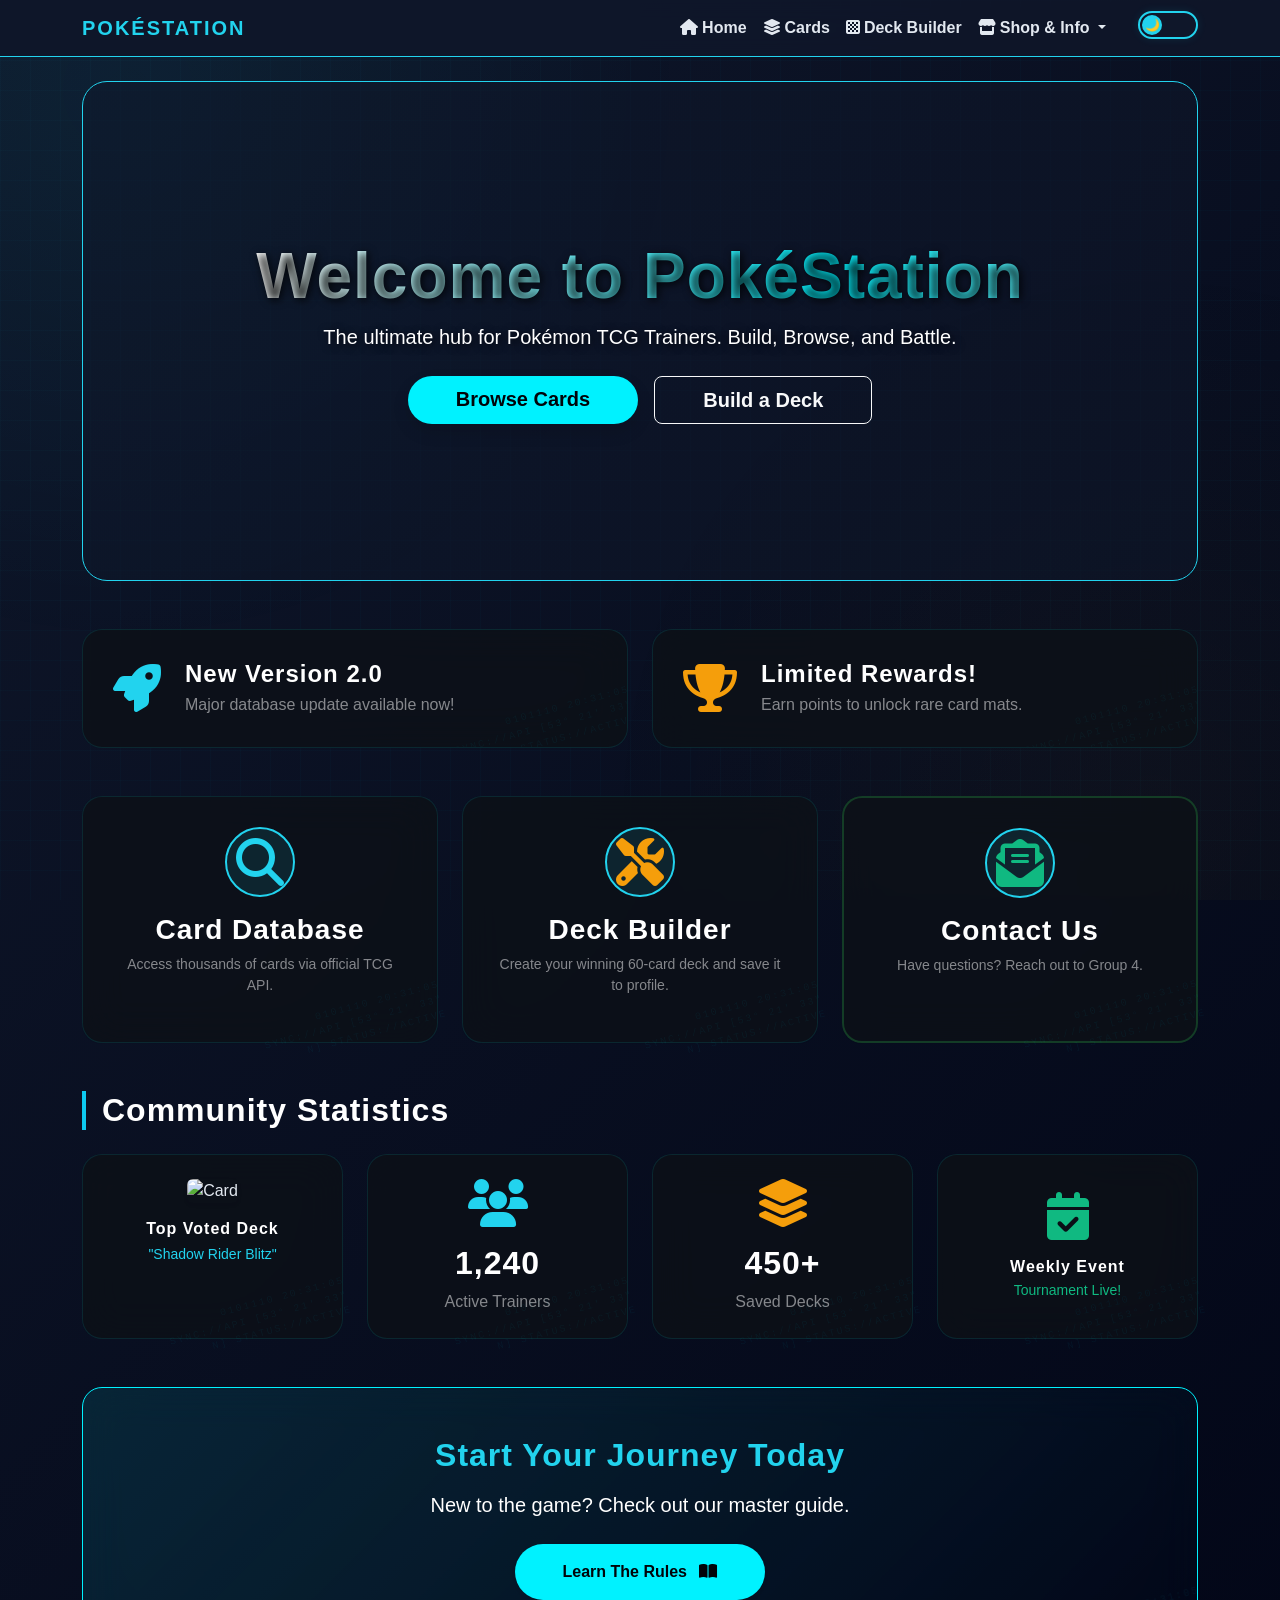
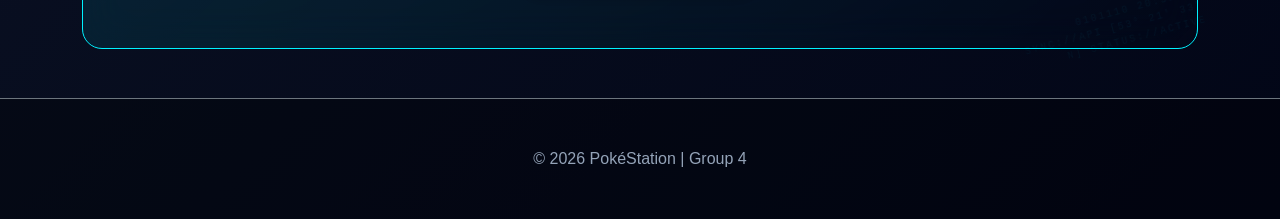
==== index.html @ 0d6e6358 "Add files via upload" ====
<!DOCTYPE html>
<html lang="en">
<head>
  <meta charset="UTF-8">
  <meta name="viewport" content="width=device-width, initial-scale=1.0">
  <title>PokéStation | Home</title>

  <link href="https://cdn.jsdelivr.net/npm/bootstrap@5.3.0/dist/css/bootstrap.min.css" rel="stylesheet">
  <link href="https://cdnjs.cloudflare.com/ajax/libs/font-awesome/6.4.0/css/all.min.css" rel="stylesheet">
  <link href="https://unpkg.com/aos@2.3.1/dist/aos.css" rel="stylesheet">
  
  <link rel="stylesheet" href="style.css">
</head>
<body class="page-home">

  <div id="preloader">
    <div class="loader-content">
      <div class="pokemon-ball"></div>
      <h2 class="loading-text">POKÉSTATION INITIALIZING...</h2>
    </div>
  </div>

  <nav class="navbar navbar-dark navbar-expand-lg sticky-top">
    <div class="container">
      <a class="navbar-brand text-info fw-bold" href="index.html">POKÉSTATION</a>
      <button class="navbar-toggler" type="button" data-bs-toggle="collapse" data-bs-target="#navMenu">
        <span class="navbar-toggler-icon"></span>
      </button>
      <div class="collapse navbar-collapse" id="navMenu">
        <ul class="navbar-nav ms-auto align-items-center">
          <li class="nav-item"><a class="nav-link active" href="index.html"><i class="fas fa-home me-1"></i>Home</a></li>
          <li class="nav-item"><a class="nav-link" href="cards.html"><i class="fas fa-layer-group me-1"></i>Cards</a></li>
          <li class="nav-item"><a class="nav-link" href="deck.html"><i class="fas fa-chess-board me-1"></i>Deck Builder</a></li>
          <li class="nav-item dropdown">
            <a class="nav-link dropdown-toggle text-info" href="#" id="navbarDropdown" data-bs-toggle="dropdown">
              <i class="fas fa-store me-1"></i>Shop &amp; Info
            </a>
            <div class="dropdown-menu dropdown-menu-end">
              <a class="dropdown-item" href="shop.html">Booster Shop</a>
              <a class="dropdown-item" href="how2play.html">How to Play</a>
              <a class="dropdown-item" href="news.html">News &amp; Updates</a>
              <div class="dropdown-divider"></div>
              <a class="dropdown-item" href="contact.html">Contact Us</a>
            </div>
          </li>
          <li class="nav-item ms-lg-3">
            <label class="theme-switch ms-2">
              <input type="checkbox" id="themeToggle">
              <span class="slider"></span>
            </label>
          </li>
        </ul>
      </div>
    </div>
  </nav>

  <div class="container mt-4">

    <div class="hero-welcome mb-5 text-center" data-aos="zoom-in">
      <h1 class="display-3 home-hero-title mb-2">Welcome to PokéStation</h1>
      <p class="lead text-white-50 mb-4">The ultimate hub for Pokémon TCG Trainers. Build, Browse, and Battle.</p>
      <div class="d-flex gap-3 justify-content-center float-ui">
        <a href="cards.html" class="btn btn-home-cta btn-lg fw-bold px-5 shadow">Browse Cards</a>
        <a href="deck.html" class="btn btn-outline-light btn-lg fw-bold px-5">Build a Deck</a>
      </div>
    </div>

    <div class="row g-4 mb-5 justify-content-center">
      <div class="col-md-6" data-aos="fade-right">
        <div class="card-custom banner-card d-flex flex-row align-items-center p-4 position-relative">
          <i class="fas fa-rocket text-info me-4 fa-3x"></i>
          <div>
            <h4 class="mb-1 fw-bold text-white">New Version 2.0</h4>
            <span class="text-white-50">Major database update available now!</span>
          </div>
          <a href="news.html" class="stretched-link"></a>
        </div>
      </div>
      <div class="col-md-6" data-aos="fade-left">
        <div class="card-custom banner-card d-flex flex-row align-items-center p-4 position-relative">
          <i class="fas fa-trophy text-warning me-4 fa-3x"></i>
          <div>
            <h4 class="mb-1 fw-bold text-white">Limited Rewards!</h4>
            <span class="text-white-50">Earn points to unlock rare card mats.</span>
          </div>
          <a href="shop.html" class="stretched-link"></a>
        </div>
      </div>
    </div>

    <div class="row text-center g-4 mb-5">
      <div class="col-md-4" data-aos="fade-up" data-aos-delay="100">
        <div class="card-custom position-relative h-100">
          <div class="feature-icon mb-3 text-info"><i class="fas fa-search fa-3x"></i></div>
          <h3 class="fw-bold text-white">Card Database</h3>
          <p class="text-white-50 small">Access thousands of cards via official TCG API.</p>
          <a href="cards.html" class="stretched-link"></a>
        </div>
      </div>
      <div class="col-md-4" data-aos="fade-up" data-aos-delay="300">
        <div class="card-custom position-relative h-100">
          <div class="feature-icon mb-3 text-warning"><i class="fas fa-tools fa-3x"></i></div>
          <h3 class="fw-bold text-white">Deck Builder</h3>
          <p class="text-white-50 small">Create your winning 60-card deck and save it to profile.</p>
          <a href="deck.html" class="stretched-link"></a>
        </div>
      </div>
      <div class="col-md-4" data-aos="fade-up" data-aos-delay="500">
        <div class="card-custom position-relative h-100 contact-pulse">
          <div class="feature-icon mb-3 text-success"><i class="fas fa-envelope-open-text fa-3x"></i></div>
          <h3 class="fw-bold text-white">Contact Us</h3>
          <p class="text-white-50 small">Have questions? Reach out to Group 4.</p>
          <a href="contact.html" class="stretched-link"></a>
        </div>
      </div>
    </div>

    <div class="row mb-5" data-aos="fade-up">
      <div class="col-12">
        <h2 class="text-white fw-bold mb-4 border-start border-info border-4 ps-3">Community Statistics</h2>
        <div class="row g-4 text-center">
          <div class="col-md-6 col-lg-3">
            <div class="card-custom p-4 h-100">
              <img src="https://images.pokemontcg.io/swsh11/177_hires.png" class="img-fluid rounded mb-3 shadow-sm" style="max-height: 180px;" alt="Card">
              <h6 class="text-white mb-1 fw-bold">Top Voted Deck</h6>
              <span class="text-info small">"Shadow Rider Blitz"</span>
            </div>
          </div>
          <div class="col-md-6 col-lg-3">
            <div class="card-custom p-4 h-100 d-flex flex-column justify-content-center align-items-center">
              <div class="mb-3"><i class="fas fa-users fa-3x text-info"></i></div>
              <h2 class="text-white fw-bold">1,240</h2>
              <p class="text-white-50 mb-0">Active Trainers</p>
            </div>
          </div>
          <div class="col-md-6 col-lg-3">
            <div class="card-custom p-4 h-100 d-flex flex-column justify-content-center align-items-center">
              <div class="mb-3"><i class="fas fa-layer-group fa-3x text-warning"></i></div>
              <h2 class="text-white fw-bold">450+</h2>
              <p class="text-white-50 mb-0">Saved Decks</p>
            </div>
          </div>
          <div class="col-md-6 col-lg-3">
            <div class="card-custom p-4 h-100 d-flex flex-column justify-content-center align-items-center">
              <div class="mb-3"><i class="fas fa-calendar-check fa-3x text-success"></i></div>
              <h6 class="text-white mb-1 fw-bold">Weekly Event</h6>
              <span class="text-success small">Tournament Live!</span>
            </div>
          </div>
        </div>
      </div>
    </div>

    <div class="card-custom mt-5 p-5 text-center position-relative" data-aos="flip-up"
         style="border-color: #00f2ff; background: linear-gradient(135deg, rgba(0, 242, 255, 0.1) 0%, transparent 100%);">
      <h2 class="text-info mb-3 fw-bold">Start Your Journey Today</h2>
      <p class="lead mb-4 text-white">New to the game? Check out our master guide.</p>
      <a href="how2play.html" class="btn btn-home-cta px-5 py-3 fw-bold shadow-sm">
        Learn The Rules <i class="fas fa-book-open ms-2"></i>
      </a>
    </div>

  </div>

  <footer class="text-center p-5 mt-5 border-top border-secondary">
    <p class="text-muted mb-0">© 2026 PokéStation | Group 4</p>
  </footer>

  <script src="https://cdn.jsdelivr.net/npm/bootstrap@5.3.0/dist/js/bootstrap.bundle.min.js"></script>
  <script src="https://code.jquery.com/jquery-3.6.0.min.js"></script>
  <script src="https://unpkg.com/aos@2.3.1/dist/aos.js"></script>
  
  <script src="script.js"></script>

</body>
</html>
---- style.css ----
/* ── CSS VARIABLES (Dark Mode Default) ── */
:root {
  --bg-body:    linear-gradient(135deg, #0f172a, #020617);
  --bg-navbar:  #0f172a;
  --bg-pane:    rgba(30, 41, 59, 0.7);
  --text-main:  #e2e8f0;
  --text-muted: #94a3b8;
  --text-body:  #cbd5e1;
  --neon:       #22d3ee;
  --neon-purple:#818cf8;
  --neon-pink:  #f472b6;
  --neon-blue:  #38bdf8;
  --border-clr: rgba(255, 255, 255, 0.1);
  --stat-bg:    rgba(0, 0, 0, 0.3);
  --hr-color:   rgba(255, 255, 255, 0.1);
  
  /* Toggle Default Colors (Dark Mode) */
  --toggle-bg:  #0f172a;
  --toggle-border: #22d3ee;
  --toggle-btn: #22d3ee;
}

/* ── LIGHT MODE OVERRIDES ── */
.light-mode {
  --bg-body:    linear-gradient(135deg, #f8fafc, #e2e8f0);
  --bg-navbar:  #ffffff;
  --bg-pane:    #ffffff;
  --text-main:  #1e293b;
  --text-muted: #475569;
  --text-body:  #334155;
  --neon:       #0284c7;
  --neon-blue:  #0284c7;
  --border-clr: #cbd5e1;
  --stat-bg:    #f8fafc;
  --hr-color:   rgba(0, 0, 0, 0.1);
  
  /* Toggle Light Colors */
  --toggle-bg:  #d1fae5;
  --toggle-border: #10b981;
  --toggle-btn: #10b981;
}

/* ── BASE ── */
body {
  background: var(--bg-body);
  color: var(--text-main);
  font-family: 'Segoe UI', Tahoma, Geneva, Verdana, sans-serif;
  min-height: 100vh;
  transition: background 0.3s, color 0.3s;
}

h1, h2, h3, h4, h5, h6 {
  color: var(--text-main);
  font-weight: 600;
  letter-spacing: 1px;
}

p, li, span, small, strong { color: var(--text-main); }

.text-info    { color: var(--neon) !important; }
.text-muted   { color: var(--text-muted) !important; }
.text-warning { color: #f59e0b !important; }
.text-danger  { color: #ef4444 !important; }
.text-success { color: #10b981 !important; }

/* Light mode text helpers */
.light-mode .text-info,
.light-mode h1, .light-mode h2, .light-mode h3,
.light-mode h4, .light-mode h5, .light-mode h6,
.light-mode .navbar-brand,
.light-mode .nav-link,
.light-mode .nav-link.dropdown-toggle {
  color: #0369a1 !important;
}
.light-mode p, .light-mode li, .light-mode .text-muted {
  color: #334155 !important;
}

/* ── NAVBAR ── */
.navbar {
  background: rgba(15, 23, 42, 0.95) !important;
  backdrop-filter: blur(10px);
  border-bottom: 1px solid var(--neon);
  transition: background 0.3s, border-color 0.3s;
  z-index: 1050 !important;
}
.navbar-brand {
  font-weight: 800;
  letter-spacing: 2px;
  color: var(--neon) !important;
}
.nav-link {
  font-weight: 600;
  transition: 0.3s;
  color: var(--text-main) !important;
}
.nav-link:hover,
.nav-item.active .nav-link {
  color: var(--neon) !important;
}

.light-mode .navbar {
  background: rgba(255, 255, 255, 0.9) !important;
  border-bottom: 1px solid #0284c7;
}

/* ── HAMBURGER / TOGGLER ── */
.navbar-toggler {
  border-color: rgba(255, 255, 255, 0.1);
}
.light-mode .navbar-toggler {
  border-color: #0369a1 !important;
}
.light-mode .navbar-toggler-icon {
  filter: invert(1) hue-rotate(180deg) brightness(0.5);
}

/* ── DROPDOWN ── */
.dropdown-menu {
  background: var(--bg-pane);
  border: 1px solid var(--neon);
  backdrop-filter: blur(10px);
  z-index: 1100 !important;
}
.dropdown-item {
  color: var(--text-main);
  font-weight: 600;
  transition: 0.3s;
}
.dropdown-item:hover {
  background: var(--neon);
  color: #000;
}
.light-mode .dropdown-menu {
  background: white !important;
  border-color: #0284c7;
}
.light-mode .dropdown-item {
  color: #1e293b !important;
}
.light-mode .dropdown-item:hover {
  background: #0284c7 !important;
  color: white !important;
}

/* ── THEME TOGGLE BUTTON ── */
.theme-switch {
  position: relative;
  display: inline-flex;
  align-items: center;
  width: 60px;
  height: 28px;
}

/* hide checkbox */
.theme-switch input {
  display: none;
}

/* slider background */
.slider {
  position: absolute;
  cursor: pointer;
  background-color: var(--toggle-bg);
  border: 2px solid var(--toggle-border);
  border-radius: 34px;
  top: 0; left: 0; right: 0; bottom: 0;
  transition: 0.4s;
  box-shadow: 0 0 10px rgba(34, 211, 238, 0.1);
}

/* toggle circle with icon (DEFAULT MOON) */
.slider::before {
  content: "🌙";
  position: absolute;
  height: 20px;
  width: 20px;
  left: 2px;
  top: 2px;
  background-color: var(--toggle-btn);
  color: #fff; 
  border-radius: 50%;
  display: flex;
  align-items: center;
  justify-content: center;
  font-size: 12px;
  transition: 0.4s;
}

/* ON STATE (LIGHT MODE) */
input:checked + .slider {
    background-color: #d1fae5 !important; 
    border-color: #10b981 !important; 
    box-shadow: 0 0 10px rgba(16, 185, 129, 0.2) !important;
}

input:checked + .slider::before {
    content: "☀️";
    transform: translateX(32px) !important; 
    background-color: #10b981 !important; 
    color: #ffffff !important;
}

/* ── CARD CUSTOM (shared panel style) ── */
.card-custom {
  background: var(--bg-pane);
  border-radius: 15px;
  padding: 20px;
  border: 1px solid var(--border-clr);
  transition: 0.3s;
  height: 100%;
}
.card-custom:hover {
  transform: translateY(-5px);
  box-shadow: 0 0 15px rgba(34, 211, 238, 0.4);
  border-color: var(--neon);
}
.light-mode .card-custom {
  border-color: #e2e8f0;
  box-shadow: 0 4px 6px -1px rgba(0, 0, 0, 0.1);
}

/* ── INFO CARD / BOOSTER CARD (contact & shop) ── */
.info-card {
  background: var(--bg-pane);
  backdrop-filter: blur(10px);
  border-radius: 15px;
  border: 1px solid var(--border-clr);
  transition: 0.3s;
}
.booster-card {
  background: var(--bg-pane);
  border-radius: 12px;
  overflow: hidden;
  transition: 0.3s;
  text-align: center;
  border: 1px solid var(--border-clr);
}
.booster-card:hover {
  transform: translateY(-5px);
  box-shadow: 0 0 15px var(--neon);
  border-color: var(--neon);
}

/* ── HERO BANNER (shop, contact) ── */
.hero-banner {
  padding: 100px 20px;
  border-radius: 15px;
  text-align: center;
  background-size: cover;
  background-position: center;
  background-repeat: no-repeat;
  border: 1px solid var(--border-clr);
  min-height: 400px;
  display: flex;
  flex-direction: column;
  justify-content: center;
}
@media (max-width: 767px) {
  .hero-banner { min-height: 300px; padding: 50px 15px; }
}

/* HERO TEXT VISIBILITY (Home & Shop) */
/* Ensures text is clearly visible over background images */
.hero-welcome h1, .hero-welcome p,
.hero-banner h1, .hero-banner p {
  color: #ffffff !important;
  text-shadow: 2px 2px 8px rgba(0, 0, 0, 0.8);
}

/* ── HERO WELCOME (home) ── */
.hero-welcome {
  background: linear-gradient(rgba(15,23,42,0.55), rgba(15,23,42,0.55)),
              url('images/herobanner.avif');
  background-size: cover;
  background-position: center;
  border-radius: 25px;
  border: 1px solid var(--neon);
  min-height: 500px;
  display: flex;
  flex-direction: column;
  justify-content: center;
  align-items: center;
  text-align: center;
  padding: 40px;
  margin-bottom: 50px;
}

/* ── SEARCH BAR (home) ── */
.search-hero {
  max-width: 600px;
  width: 100%;
  background: rgba(15, 23, 42, 0.7) !important;
  backdrop-filter: blur(10px);
  border-radius: 50px;
  padding: 5px;
  border: 2px solid var(--neon);
  display: flex;
  align-items: center;
}
.search-hero input#homeSearch {
  background: transparent !important;
  border: none !important;
  color: #ffffff !important;
  padding-left: 20px;
  outline: none !important;
  box-shadow: none !important;
  flex: 1;
}
.search-hero input#homeSearch:focus {
  background: transparent !important;
  color: #ffffff !important;
}
.search-hero input::placeholder {
  color: rgba(255, 255, 255, 0.5);
  font-style: italic;
}
.light-mode .search-hero {
  background: #ffffff !important;
  border-color: #0284c7;
}
.light-mode .search-hero input#homeSearch,
.light-mode .search-hero input#homeSearch:focus {
  color: #1e293b !important;
}

/* ── STAT BADGE (home) ── */
.stat-badge {
  background: var(--bg-pane);
  border: 1px solid var(--neon);
  border-radius: 10px;
  padding: 15px;
  text-align: center;
}
.stat-badge h2 { font-weight: 800; }
.stat-badge small { font-weight: 600; color: #cbd5e1 !important; }
.light-mode .stat-badge small { color: #475569 !important; }

/* ── FEATURE ICON (home) ── */
.feature-icon {
  width: 80px;
  height: 80px;
  background: rgba(34, 211, 238, 0.1);
  border-radius: 50%;
  display: flex;
  align-items: center;
  justify-content: center;
  margin: 0 auto 20px;
  color: var(--neon);
  border: 1px solid var(--neon);
}

/* ── FAVOURITES PANEL (cards) ── */
.fav-panel {
  background: var(--bg-pane);
  padding: 20px;
  border-radius: 15px;
  border: 1px solid var(--border-clr);
  align-self: flex-start;
  box-shadow: 0 4px 15px rgba(0, 0, 0, 0.1);
}
.light-mode .fav-panel { border-color: #e2e8f0; }

#favList li,
#compareList li {
  display: flex;
  justify-content: space-between;
  align-items: center;
  margin-bottom: 10px;
  padding-bottom: 5px;
  border-bottom: 1px solid var(--border-clr);
}

/* FIX 4: QUICK LINKS ALIGNMENT */
/* Makes Quick Links items look cleaner and prevents overlapping */
.fav-panel .btn-outline-info {
  display: block;
  width: 100%;
  text-align: left;
  margin-bottom: 8px;
  padding: 10px;
}

/* ── FILTER SELECTS (cards) ── */
.filter-select {
  background: #1e293b;
  color: white;
  border: 1px solid var(--neon);
  border-radius: 8px;
}
.light-mode .filter-select {
  background: white;
  color: #1e293b;
  border-color: #0284c7;
}
.light-mode input,
.light-mode select {
  background-color: #ffffff !important;
  color: #1e293b !important;
  border-color: #cbd5e1 !important;
}

/* ── BTN NEON ── */
.btn-neon {
  border: 1px solid var(--neon);
  color: var(--neon);
  background: transparent;
  font-weight: bold;
  transition: 0.3s;
}
.btn-neon:hover {
  background: var(--neon);
  color: #020617;
  box-shadow: 0 0 12px var(--neon);
}

/* ── HOVER PREVIEW (cards) ── */
#hoverPreview {
  position: fixed;
  z-index: 2000;
  pointer-events: none;
  display: none;
  width: 250px;
  background: var(--bg-pane);
  border: 2px solid var(--neon);
  border-radius: 15px;
  padding: 10px;
  box-shadow: 0 10px 20px rgba(0, 0, 0, 0.2);
}

/* ── COMPARE CHK (cards) ── */
.compare-chk {
  width: 20px;
  height: 20px;
  cursor: pointer;
  accent-color: var(--neon);
}

/* ── BACK TO TOP (cards) ── */
#backToTop {
  width: 50px;
  height: 50px;
  border-radius: 50%;
  display: none;
  z-index: 1000;
  box-shadow: 0 0 15px var(--neon);
}

/* ── DETAIL PAGE PANE ── */
.detail-pane {
  background: var(--bg-pane) !important;
  border-radius: 20px;
  border: 1px solid var(--border-clr);
  padding: 30px;
  box-shadow: 0 10px 25px rgba(0, 0, 0, 0.1);
  transition: 0.3s;
}
.card-image-focus {
  max-width: 100%;
  border-radius: 20px;
  box-shadow: 0 0 30px rgba(34, 211, 238, 0.3);
}
.stat-box {
  background: var(--stat-bg);
  padding: 10px 15px;
  border-radius: 10px;
  border-left: 4px solid var(--neon);
  margin-bottom: 10px;
}
.price-badge {
  background: var(--bg-pane);
  border: 1px solid var(--neon);
  border-radius: 12px;
  padding: 15px;
  margin-top: 20px;
  box-shadow: 0 4px 10px rgba(0, 0, 0, 0.1);
}
hr.border-secondary,
.border-bottom.border-secondary {
  border-color: var(--border-clr) !important;
  opacity: 1;
}

/* ── DECK BUILDER ── */
.hero-section {
  background: linear-gradient(135deg, #020617, #1e293b);
  padding: 60px 0;
  border-bottom: 1px solid var(--border-clr);
}
.hero-section h1 {
  font-weight: 800;
  font-size: 3rem;
  color: var(--neon-blue);
  text-shadow: 0 0 15px rgba(56, 189, 248, 0.5);
}
.search-panel {
  background: var(--bg-pane);
  backdrop-filter: blur(15px);
  border-radius: 16px;
  border: 1px solid var(--border-clr);
}
.tcg-card-wrap {
  background: var(--bg-pane);
  border-radius: 16px;
  border: 1px solid var(--border-clr);
  transition: 0.3s;
  overflow: hidden;
  position: relative;
}
.tcg-card-wrap:hover {
  transform: translateY(-8px) scale(1.02);
  box-shadow: 0 0 25px rgba(56, 189, 248, 0.3);
}
.btn-add-deck {
  background: linear-gradient(135deg, var(--neon-blue), var(--neon-purple));
  border: none;
  color: white;
  font-weight: bold;
  border-radius: 8px;
  transition: 0.3s;
}
.btn-add-deck:hover {
  transform: scale(1.05);
  box-shadow: 0 0 15px rgba(56, 189, 248, 0.6);
  color: white;
}
.sidebar-wrapper {
  position: sticky;
  top: 80px;
  max-height: calc(100vh - 90px);
  overflow-y: auto;
  padding-right: 5px;
  scrollbar-width: thin;
  scrollbar-color: var(--neon-blue) transparent;
}
.sidebar-wrapper::-webkit-scrollbar { width: 6px; }
.sidebar-wrapper::-webkit-scrollbar-thumb {
  background-color: var(--neon-blue);
  border-radius: 10px;
}
.deck-panel {
  background: var(--bg-pane);
  backdrop-filter: blur(15px);
  border-radius: 20px;
  border: 1px solid var(--border-clr);
  box-shadow: 0 0 30px rgba(0, 0, 0, 0.5);
}
.deck-count {
  background: linear-gradient(135deg, var(--neon-pink), var(--neon-purple));
}

/* FIX 3: DECK BUILDER LIGHT THEME BANNER */
/* Forces the Deck Builder header to adapt correctly in light mode */
.light-mode .hero-section {
  background: #f1f5f9 !important;
  border-bottom: 1px solid #cbd5e1;
}
.light-mode .hero-section h1 {
  color: #1e293b !important;
  text-shadow: none;
}
.light-mode .hero-section p {
  color: #475569 !important;
}

/* Favourites injection panel (deck page) */
.fav-from-cards-panel {
  background: var(--bg-pane);
  backdrop-filter: blur(15px);
  border-radius: 20px;
  border: 1px solid rgba(129, 140, 248, 0.35);
  box-shadow: 0 0 30px rgba(129, 140, 248, 0.15);
}
.fav-card-thumb {
  width: 42px;
  height: 58px;
  object-fit: cover;
  border-radius: 5px;
  border: 1px solid rgba(129, 140, 248, 0.4);
  flex-shrink: 0;
}
.fav-entry {
  display: flex;
  align-items: center;
  gap: 10px;
  padding: 6px 4px;
  border-bottom: 1px solid rgba(255, 255, 255, 0.07);
  transition: background 0.2s;
  border-radius: 6px;
}
.fav-entry:last-child { border-bottom: none; }
.fav-entry:hover { background: rgba(129, 140, 248, 0.1); }
.fav-add-btn {
  background: linear-gradient(135deg, #818cf8, #f472b6);
  border: none;
  color: white;
  font-weight: bold;
  font-size: 0.7rem;
  border-radius: 6px;
  padding: 4px 8px;
  cursor: pointer;
  transition: 0.2s;
  white-space: nowrap;
  flex-shrink: 0;
}
.fav-add-btn:hover {
  transform: scale(1.07);
  box-shadow: 0 0 10px rgba(129, 140, 248, 0.6);
}
.fav-badge-count {
  background: linear-gradient(135deg, #818cf8, #f472b6);
  font-size: 0.75rem;
  padding: 2px 8px;
  border-radius: 20px;
  color: white;
  font-weight: 700;
}
.fav-loading-spinner {
  width: 18px;
  height: 18px;
  border: 2px solid rgba(129, 140, 248, 0.3);
  border-top-color: #818cf8;
  border-radius: 50%;
  animation: favSpin 0.7s linear infinite;
  display: inline-block;
}
@keyframes favSpin { to { transform: rotate(360deg); } }
.fav-empty-msg {
  color: #64748b;
  font-size: 0.85rem;
  text-align: center;
  padding: 16px 0 8px;
}
.fav-supertype-badge {
  font-size: 0.65rem;
  padding: 1px 6px;
  border-radius: 10px;
  font-weight: 700;
  color: white;
}
.fav-type-pokemon  { background: #22c55e; }
.fav-type-trainer  { background: #3b82f6; }
.fav-type-energy   { background: #f59e0b; color: #1a1a1a; }
.fav-type-other    { background: #6b7280; }

/* ── HOW TO PLAY ── */
.text-body-soft  { color: var(--text-body);  font-size: 0.9rem; }
.text-muted-soft { color: var(--text-muted); }
.step-number {
  display: inline-block;
  width: 40px;
  height: 40px;
  line-height: 36px;
  border-radius: 50%;
  background: transparent;
  border: 2px solid var(--neon);
  color: var(--neon);
  text-align: center;
  font-weight: bold;
  font-size: 1.2rem;
  margin-bottom: 15px;
}
.section-hr { border-color: var(--hr-color); }
iframe { border-radius: 10px; border: 1px solid var(--border-clr); }

/* Reading progress bar */
#readingProgressBar {
  position: fixed;
  top: 0; left: 0;
  height: 4px;
  width: 0%;
  z-index: 9999;
  background: linear-gradient(90deg, #22d3ee, #818cf8);
  transition: width 0.1s linear;
  box-shadow: 0 0 8px rgba(34, 211, 238, 0.5);
}

/* Quiz */
#quizSection { margin: 50px 0; }
.quiz-box {
  background: rgba(30, 41, 59, 0.7);
  border: 1px solid rgba(34, 211, 238, 0.25);
  border-radius: 16px;
  padding: 28px;
  max-width: 680px;
  margin-left : auto;
  margin-right : auto;
  transition: 0.3s;
}
.quiz-box h4       { color: #22d3ee; font-weight: 800; margin-bottom: 6px; }
.quiz-box .q-text  { font-size: 1rem; font-weight: 700; margin: 18px 0 14px; color: #22d3ee; }
.quiz-counter {
  font-size: 0.72rem;
  font-weight: 700;
  text-transform: uppercase;
  letter-spacing: 1.5px;
  opacity: 0.5;
  margin-bottom: 4px;
}
.quiz-opt {
  display: block;
  width: 100%;
  text-align: left;
  background: rgba(255, 255, 255, 0.04);
  border: 1.5px solid rgba(255, 255, 255, 0.15);
  border-radius: 8px;
  padding: 10px 16px;
  color: var(--text-body);
  font-weight: 600;
  font-size: 0.88rem;
  margin-bottom: 8px;
  cursor: pointer;
  transition: 0.2s;
}
.quiz-opt:hover:not(:disabled) {
  border-color: #22d3ee;
  background: rgba(34, 211, 238, 0.08);
  color: #e2e8f0;
}
.quiz-opt.correct { border-color: #4ade80 !important; color: #4ade80 !important; background: rgba(74,222,128,0.1) !important; }
.quiz-opt.wrong   { border-color: #f87171 !important; color: #f87171 !important; background: rgba(248,113,113,0.1) !important; }
.quiz-feedback { font-size: 0.85rem; font-weight: 600; margin: 10px 0 16px; min-height: 20px; }
.quiz-feedback.ok  { color: #4ade80; }
.quiz-feedback.bad { color: #f87171; }
.btn-quiz-next {
  background: linear-gradient(135deg, #22d3ee, #818cf8);
  border: none;
  color: #fff;
  font-weight: 800;
  font-size: 0.85rem;
  padding: 9px 24px;
  border-radius: 8px;
  cursor: pointer;
  display: none;
  transition: 0.2s;
}
.btn-quiz-next:hover { transform: scale(1.04); }
.quiz-result { text-align: center; padding: 10px 0; display: none; }
.quiz-result .score { font-size: 2.5rem; font-weight: 900; color: #22d3ee; }
.quiz-result p { color: var(--text-muted); font-size: 0.9rem; margin: 6px 0 18px; }
.btn-quiz-restart {
  border: 2px solid #22d3ee;
  background: transparent;
  color: #22d3ee;
  font-weight: 800;
  padding: 8px 28px;
  border-radius: 8px;
  cursor: pointer;
  font-size: 0.85rem;
  transition: 0.2s;
}
.btn-quiz-restart:hover { background: #22d3ee; color: #020617; }

/* Light mode quiz overrides */
.light-mode .quiz-box { background: rgba(255, 255, 255, 0.85); border-color: rgba(2, 132, 199, 0.3); }
.light-mode .quiz-box h4 { color: #0284c7 !important; }
.light-mode .quiz-box .q-text { color: #0284c7; }
.light-mode .quiz-opt { background: rgba(0,0,0,0.03); border-color: rgba(0,0,0,0.12); color: #1e293b; }

/* ── NEWS PAGE ── */
.badge-news {
  background: var(--neon);
  color: #000;
  font-weight: bold;
  text-transform: uppercase;
  font-size: 0.7rem;
  padding: 5px 10px;
  border-radius: 5px;
}
.btn-outline-info:hover {
  color: #000 !important;
  background-color: var(--neon) !important;
}
@media (max-width: 991px) {
    /* Disable sticky positioning so they don't slide over each other */
    .fav-panel.sticky-top {
        position: relative !important;
        top: 0 !important;
        margin-bottom: 20px;
        max-height: none; 
    }

    .col-lg-3 {
        margin-top: 2rem;
    }
}

/* Improve spacing on large screens */
@media (min-width: 992px) {
    .fav-panel.sticky-top:last-of-type {
        margin-top: 20px;
    }
}

/* ── SHOP POPUP ── */
.card-popup {
  position: fixed;
  top: 0; left: 0;
  width: 100%; height: 100%;
  background: rgba(2, 6, 23, 0.85);
  backdrop-filter: blur(6px);
  display: none;
  justify-content: center;
  align-items: center;
  z-index: 9999;
}
.card-popup.show { display: flex; }
.card-popup-content {
  background: var(--bg-pane);
  border-radius: 16px;
  padding: 25px;
  width: 85%;
  max-width: 850px;
  border: 1px solid var(--border-clr);
  box-shadow: 0 0 25px rgba(34, 211, 238, 0.25);
  text-align: center;
  position: relative;
  animation: fadeIn 0.25s ease;
}
.popup-card-grid {
  display: flex;
  gap: 18px;
  justify-content: center;
  align-items: flex-start;
  flex-wrap: wrap;
  margin-top: 15px;
}
.popup-card-grid img {
  width: 95px;
  border-radius: 10px;
  transition: 0.25s;
}
.popup-card-grid img:hover {
  transform: scale(1.08);
  box-shadow: 0 0 15px var(--neon);
}
.close-popup {
  position: absolute;
  top: 12px; right: 18px;
  cursor: pointer;
  font-size: 22px;
  color: var(--neon);
}
.popup-card-grid div { color: var(--text-main); }

/* ── CONTACT TOAST ── */
.toast-box {
  position: fixed;
  bottom: 30px;
  right: 30px;
  background: #22d3ee;
  color: #000;
  padding: 12px 24px;
  border-radius: 10px;
  font-weight: bold;
  display: none;
  z-index: 9999;
}

/* ── FORM INPUTS ── */
::placeholder { 
    color: rgba(255, 255, 255, 0.5) !important; 
    font-style: italic; 
}

/* Base Styles for Dark Mode (Default) */
.form-control, .form-select, .filter-select {
    background-color: #1e293b !important;
    color: #f1f5f9 !important;
    border: 1px solid var(--neon) !important;
    border-radius: 8px;
    transition: all 0.3s ease;
}

/* Prevent white background when clicking the box (Focus) */
.form-control:focus, .form-select:focus {
    background-color: #1e293b !important;
    color: #ffffff !important;
    box-shadow: 0 0 0 0.25rem rgba(34, 211, 238, 0.25);
    border-color: var(--neon) !important;
    outline: none;
}

/* Prevent browser from forcing a white background during Autofill (e.g., typing 'Pikachu') */
input:-webkit-autofill,
input:-webkit-autofill:hover, 
input:-webkit-autofill:focus,
input:-webkit-autofill:active {
    -webkit-box-shadow: 0 0 0 30px #1e293b inset !important;
    -webkit-text-fill-color: #f1f5f9 !important;
    transition: background-color 5000s ease-in-out 0s;
}

/* Light Mode Overrides (Only active when .light-mode is on the body) */
.light-mode .form-control, 
.light-mode .form-select, 
.light-mode .filter-select {
    background-color: #ffffff !important;
    color: #1e293b !important;
    border-color: #cbd5e1 !important;
}

.light-mode .form-control:focus {
    background-color: #ffffff !important;
    box-shadow: 0 0 0 0.25rem rgba(2, 132, 199, 0.15);
}

.light-mode .form-control::placeholder { 
    color: rgba(30, 41, 59, 0.5) !important; 
}

/* Light Mode Autofill Fix */
.light-mode input:-webkit-autofill {
    -webkit-box-shadow: 0 0 0 30px #ffffff inset !important;
    -webkit-text-fill-color: #1e293b !important;
}

/* ── FOOTER ── */
footer {
  background: rgba(0, 0, 0, 0.3);
  border-top: 1px solid var(--border-clr);
  padding: 20px 0;
}

/* ── FADE-IN ANIMATION ── */
@keyframes fadeIn {
  from { opacity: 0; transform: translateY(-10px); }
  to   { opacity: 1; transform: translateY(0); }
}

/* ── BANNER CARDS (Wide logic) ── */
.banner-card {
  flex-direction: row !important;
  text-align: left !important;
  transition: transform 0.3s;
  /*NEWS LINK OVERLAP — padding prevents text from touching edges */
  padding: 30px !important;
  overflow: hidden;
}
.banner-card:hover { transform: translateY(-5px); }

/* ── FEATURE ICONS (Circular icons) ── */
.feature-icon {
  width: 70px;
  height: 70px;
  line-height: 70px;
  margin: 0 auto;
  border-radius: 50%;
  border: 2px solid var(--neon);
  color: var(--neon);
  display: flex;
  align-items: center;
  justify-content: center;
}
/* Icon colors to match screenshot colors (Blue, Yellow, Green) */
.icon-warn { border-color: #f59e0b; color: #f59e0b; }
.icon-succ { border-color: #10b981; color: #10b981; }

/* Light mode card adjustments to maintain shadow */
.light-mode .card-custom {
  background: #ffffff;
  box-shadow: 0 10px 20px rgba(0,0,0,0.05);
}

/* HOME PAGE — Page-level overrides */

/* Body background & grid overlay */
.page-home body,
body.page-home {
  background-color: #010409;
  overflow-x: hidden;
  position: relative;
}

body.page-home::before {
  content: "";
  position: fixed;
  top: 0; left: 0;
  width: 100%; height: 100%;
  background:
    linear-gradient(rgba(0, 242, 255, 0.02) 1px, transparent 1px),
    linear-gradient(90deg, rgba(0, 242, 255, 0.02) 1px, transparent 1px),
    radial-gradient(circle at 10% 10%, rgba(0, 242, 255, 0.05) 0%, transparent 40%),
    radial-gradient(circle at 90% 90%, rgba(255, 193, 7, 0.03) 0%, transparent 40%);
  background-size: 30px 30px, 30px 30px, 100% 100%, 100% 100%;
  z-index: -1;
  pointer-events: none;
}

body.page-home.light-mode {
  background-color: #f0f4f8;
}

body.page-home.light-mode::before {
  background:
    linear-gradient(rgba(0, 150, 255, 0.08) 1px, transparent 1px),
    linear-gradient(90deg, rgba(0, 150, 255, 0.08) 1px, transparent 1px);
  background-size: 30px 30px;
}

/* Hero display heading — animated gradient shine */
.home-hero-title {
  font-weight: 900 !important;
  background: linear-gradient(90deg, #fff, #00f2ff, #fff, #ffc107, #fff);
  background-size: 300% auto;
  background-clip: text;
  -webkit-background-clip: text;
  -webkit-text-fill-color: transparent;
  animation: home-shine 6s linear infinite;
  text-shadow: none; /* gradient text can't use text-shadow */
}

@keyframes home-shine {
  to { background-position: 300% center; }
}

body.page-home.light-mode .home-hero-title {
  background: linear-gradient(90deg, #1e293b, #0077ff, #1e293b);
  background-size: 200% auto;
  background-clip: text;
  -webkit-background-clip: text;
  -webkit-text-fill-color: transparent;
  animation: home-shine 6s linear infinite;
}

/* Home card-custom extra depth */
body.page-home .card-custom {
  background: rgba(13, 17, 23, 0.8);
  backdrop-filter: blur(20px);
  border-color: rgba(0, 242, 255, 0.1);
  border-radius: 20px;
  padding: 30px;
  transition: all 0.4s cubic-bezier(0.175, 0.885, 0.32, 1.275);
}

body.page-home .card-custom::after {
  content: "0101110 20:31:05 SYNC://API [53° 21' 33\" N] STATUS://ACTIVE";
  position: absolute;
  bottom: -10px; right: -10px;
  font-family: 'Courier New', monospace;
  font-size: 10px;
  color: rgba(0, 242, 255, 0.05);
  text-align: right;
  letter-spacing: 2px;
  width: 200px;
  height: 50px;
  transform: rotate(-15deg);
  pointer-events: none;
  white-space: pre-wrap;
  animation: home-data-stream 10s linear infinite;
}

@keyframes home-data-stream {
  0%   { opacity: 0; transform: rotate(-15deg) translateY(20px); }
  10%  { opacity: 1; }
  90%  { opacity: 1; }
  100% { opacity: 0; transform: rotate(-15deg) translateY(-20px); }
}

body.page-home .card-custom:hover {
  transform: translateY(-12px) scale(1.02);
  border-color: rgba(0, 242, 255, 0.5);
  box-shadow: 0 20px 50px rgba(0, 242, 255, 0.25);
}

body.page-home.light-mode .card-custom {
  background: rgba(255, 255, 255, 0.85) !important;
  color: #1e293b !important;
  border: 1px solid rgba(0, 150, 255, 0.3) !important;
  box-shadow: 0 10px 30px rgba(0, 150, 255, 0.1);
}

body.page-home.light-mode .card-custom::after {
  color: rgba(0, 100, 255, 0.15) !important;
}

/* Floating CTA buttons */
.float-ui { animation: home-floating 3s ease-in-out infinite; }

@keyframes home-floating {
  0%, 100% { transform: translateY(0); }
  50%       { transform: translateY(-10px); }
}

/* Home primary CTA button */
.btn-home-cta {
  background: #00f2ff;
  border: none;
  color: #010409 !important;
  box-shadow: 0 0 20px rgba(0, 242, 255, 0.4);
  transition: all 0.3s;
  border-radius: 50px;
  font-weight: bold;
}
.btn-home-cta:hover {
  background: #ffffff;
  box-shadow: 0 0 35px rgba(0, 242, 255, 0.9);
  transform: scale(1.05);
}

/* Pulsing contact card border */
.contact-pulse {
  border: 2px solid rgba(40, 167, 69, 0.3) !important;
  animation: home-pulse-green 2s infinite;
}

@keyframes home-pulse-green {
  0%   { box-shadow: 0 0 0 0 rgba(40, 167, 69, 0.4); }
  70%  { box-shadow: 0 0 0 20px rgba(40, 167, 69, 0); }
  100% { box-shadow: 0 0 0 0 rgba(40, 167, 69, 0); }
}

/* Preloader */
#preloader {
  position: fixed; top: 0; left: 0; width: 100%; height: 100%;
  background: #010409; display: flex; justify-content: center; align-items: center;
  z-index: 10000; transition: opacity 0.8s ease;
}
.loader-content { text-align: center; }
.pokemon-ball {
  width: 70px; height: 70px;
  border: 5px solid #00f2ff;
  border-radius: 50%; margin: 0 auto 30px;
  animation: home-ball-pulse 1.5s infinite;
}
@keyframes home-ball-pulse {
  0%, 100% { transform: scale(0.8); opacity: 0.5; box-shadow: 0 0 10px #00f2ff; }
  50%       { transform: scale(1.2); opacity: 1;   box-shadow: 0 0 50px #00f2ff; }
}
.loading-text {
  color: #00f2ff; font-size: 1.1rem;
  letter-spacing: 5px; font-weight: bold;
  animation: home-blink 1s step-end infinite;
}
@keyframes home-blink { 50% { opacity: 0; } }
.loader-hidden { opacity: 0; pointer-events: none; }

/* ============================================================
   NEWS PAGE — Page-level overrides
   ============================================================ */

body.page-news {
  background: radial-gradient(circle at 50% 50%, #0f172a 0%, #020617 100%);
  background-attachment: fixed;
  overflow-x: hidden;
  position: relative;
}

body.page-news::before {
  content: "";
  position: fixed;
  top: 0; left: 0;
  width: 100%; height: 100%;
  background-image:
    linear-gradient(rgba(0, 242, 255, 0.03) 1px, transparent 1px),
    linear-gradient(90deg, rgba(0, 242, 255, 0.03) 1px, transparent 1px);
  background-size: 30px 30px;
  z-index: -1;
  pointer-events: none;
}

body.page-news::after {
  content: "";
  position: fixed;
  top: -50%; left: -50%;
  width: 200%; height: 200%;
  background: radial-gradient(circle, rgba(0, 242, 255, 0.02) 0%, transparent 70%);
  animation: news-glow-move 15s infinite alternate;
  z-index: -1;
  pointer-events: none;
}

@keyframes news-glow-move {
  0%   { transform: translate(0, 0); }
  100% { transform: translate(5%, 5%); }
}

body.page-news.light-mode {
  background: radial-gradient(circle at 50% 50%, #f1f5f9 0%, #e2e8f0 100%) !important;
}

body.page-news.light-mode::before {
  background-image:
    linear-gradient(rgba(0, 0, 0, 0.02) 1px, transparent 1px),
    linear-gradient(90deg, rgba(0, 0, 0, 0.02) 1px, transparent 1px) !important;
}

/* News card overrides */
body.page-news .card-custom {
  transition: all 0.3s ease;
  border: 1px solid rgba(0, 242, 255, 0.1) !important;
}
body.page-news .card-custom:hover {
  box-shadow: 0 0 15px rgba(0, 242, 255, 0.2);
  border-color: rgba(0, 242, 255, 0.5) !important;
}
body.page-news.light-mode .card-custom {
  background: #f8f9fa !important;
  color: #212529 !important;
  border: 1px solid #dee2e6 !important;
}
body.page-news.light-mode .lead {
  color: #495057 !important;
  opacity: 1 !important;
}

/* News ticker */
.news-ticker {
  background: rgba(0, 242, 255, 0.1);
  border-left: 4px solid #00f2ff;
  padding: 12px;
  margin: 20px 0;
  overflow: hidden;
  white-space: nowrap;
  border-radius: 8px;
  box-shadow: inset 0 0 10px rgba(0, 242, 255, 0.05);
}
.ticker-content {
  display: inline-block;
  animation: news-ticker-scroll 25s linear infinite;
}
.ticker-content span {
  margin-right: 50px;
  color: #00f2ff;
  font-weight: bold;
  display: inline-block;
}
@keyframes news-ticker-scroll {
  0%   { transform: translateX(0%); }
  100% { transform: translateX(-100%); }
}

body.page-news.light-mode .news-ticker {
  background: rgba(0, 150, 160, 0.15) !important;
  border-color: rgba(0, 150, 160, 0.3) !important;
}
body.page-news.light-mode .ticker-content span {
  color: #006064 !important;
}

/* Meta progress bar */
.meta-bar {
  height: 8px;
  border-radius: 10px;
  background: rgba(255, 255, 255, 0.1);
  margin-top: 8px;
}
.meta-progress {
  height: 100%;
  border-radius: 10px;
  background: #00f2ff;
  box-shadow: 0 0 10px #00f2ff;
}
body.page-news.light-mode .meta-bar { background: rgba(0, 0, 0, 0.05); }

/* Community link */
.community-link {
  color: #ffffff;
  transition: all 0.3s ease;
}
.community-link:hover {
  color: #00f2ff;
  text-shadow: 0 0 8px rgba(0, 242, 255, 0.5);
}
body.page-news.light-mode .community-link { color: #5b21b6 !important; }
body.page-news.light-mode .community-link:hover { color: #7c3aed !important; }

/* Pulse animation for event countdown */
.animate-pulse { animation: news-pulse 2s cubic-bezier(0.4, 0, 0.6, 1) infinite; }
@keyframes news-pulse {
  0%, 100% { opacity: 1; }
  50%       { opacity: 0.5; }
}
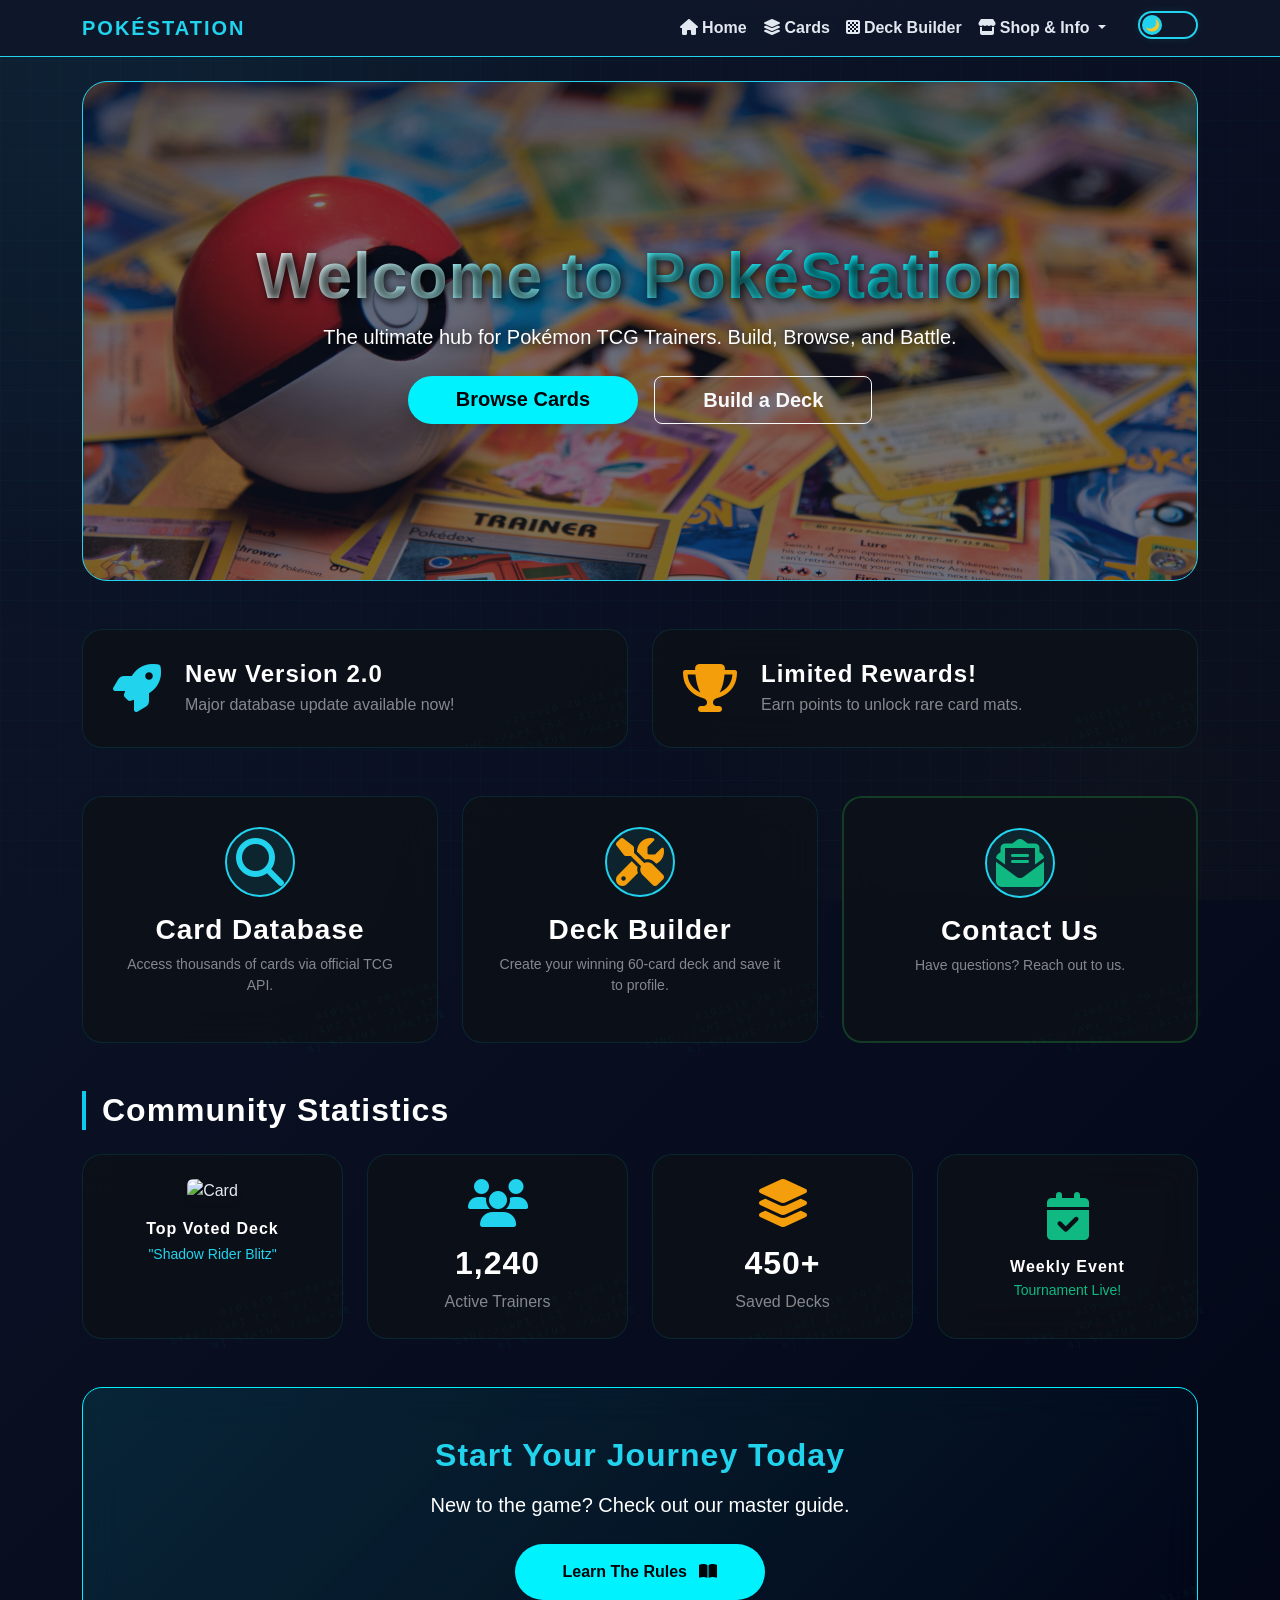
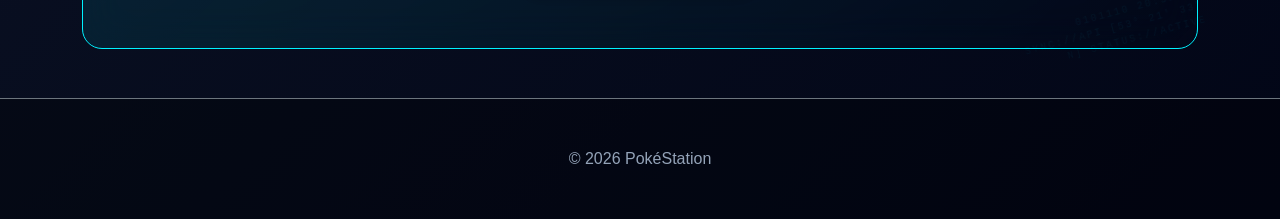
==== commit 3e8bacc7: "Update index.html" ====
--- a/index.html
+++ b/index.html
@@ -109,7 +109,7 @@
         <div class="card-custom position-relative h-100 contact-pulse">
           <div class="feature-icon mb-3 text-success"><i class="fas fa-envelope-open-text fa-3x"></i></div>
           <h3 class="fw-bold text-white">Contact Us</h3>
-          <p class="text-white-50 small">Have questions? Reach out to Group 4.</p>
+          <p class="text-white-50 small">Have questions? Reach out to us.</p>
           <a href="contact.html" class="stretched-link"></a>
         </div>
       </div>
@@ -163,7 +163,7 @@
   </div>
 
   <footer class="text-center p-5 mt-5 border-top border-secondary">
-    <p class="text-muted mb-0">© 2026 PokéStation | Group 4</p>
+    <p class="text-muted mb-0">© 2026 PokéStation </p>
   </footer>
 
   <script src="https://cdn.jsdelivr.net/npm/bootstrap@5.3.0/dist/js/bootstrap.bundle.min.js"></script>
@@ -173,4 +173,4 @@
   <script src="script.js"></script>
 
 </body>
-</html>+</html>
--- a/style.css
+++ b/style.css
@@ -272,7 +272,7 @@
 /* ── HERO WELCOME (home) ── */
 .hero-welcome {
   background: linear-gradient(rgba(15,23,42,0.55), rgba(15,23,42,0.55)),
-              url('images/herobanner.avif');
+              url('images/herobanner.png');
   background-size: cover;
   background-position: center;
   border-radius: 25px;
@@ -1271,4 +1271,4 @@
 @keyframes news-pulse {
   0%, 100% { opacity: 1; }
   50%       { opacity: 0.5; }
-}+}
